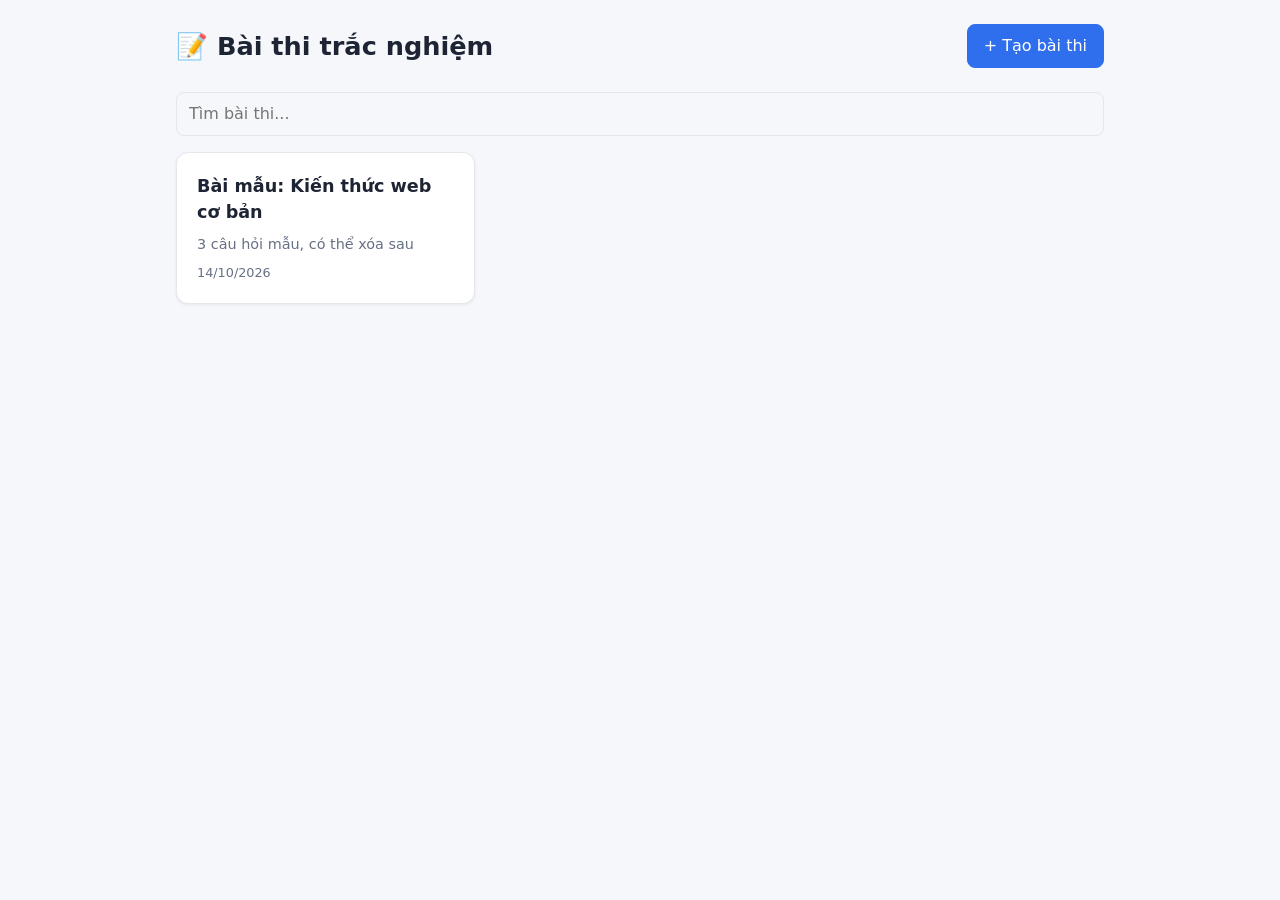
==== index.html @ 3f52add7 "Initial quiz site Co-Authored-By: Claude Opus 5.5 <noreply@anthropic.com>" ====
<!doctype html>
<html lang="vi">
<head>
  <meta charset="utf-8">
  <meta name="viewport" content="width=device-width, initial-scale=1">
  <title>Bài thi trắc nghiệm</title>
  <link rel="stylesheet" href="style.css">
</head>
<body>
  <div class="container">
    <header class="top">
      <h1>📝 Bài thi trắc nghiệm</h1>
      <a class="btn primary" href="create.html">+ Tạo bài thi</a>
    </header>

    <input id="search" class="search" type="text" placeholder="Tìm bài thi...">
    <div id="list" class="grid"></div>
    <div id="empty" class="empty" hidden>Chưa có bài thi nào. Bấm “Tạo bài thi” để thêm.</div>
  </div>

  <script>
    const listEl = document.getElementById('list');
    const emptyEl = document.getElementById('empty');
    const searchEl = document.getElementById('search');
    let exams = [];

    function escapeHtml(s) {
      return String(s ?? '').replace(/[&<>"']/g, c => ({ '&': '&amp;', '<': '&lt;', '>': '&gt;', '"': '&quot;', "'": '&#39;' }[c]));
    }

    function render() {
      const q = searchEl.value.trim().toLowerCase();
      const items = exams.filter(e => !q || (e.title + ' ' + (e.description || '')).toLowerCase().includes(q));
      emptyEl.hidden = items.length > 0;
      emptyEl.textContent = exams.length ? 'Không tìm thấy bài thi phù hợp.' : 'Chưa có bài thi nào. Bấm “Tạo bài thi” để thêm.';
      listEl.innerHTML = items.map(e => `
        <a class="card exam-card" href="exams/${encodeURIComponent(e.slug)}.html">
          <h3>${escapeHtml(e.title)}</h3>
          ${e.description ? `<p>${escapeHtml(e.description)}</p>` : ''}
          <div class="meta">${e.createdAt ? new Date(e.createdAt).toLocaleDateString('vi-VN') : ''}</div>
        </a>`).join('');
    }

    fetch('exams.json?t=' + Date.now())
      .then(r => r.ok ? r.json() : [])
      .catch(() => [])
      .then(data => {
        exams = (Array.isArray(data) ? data : []).sort((a, b) => (b.createdAt || '').localeCompare(a.createdAt || ''));
        render();
      });

    searchEl.addEventListener('input', render);
  </script>
</body>
</html>
---- style.css ----
:root {
  --bg: #f6f7fb;
  --card: #ffffff;
  --text: #1d2433;
  --muted: #667085;
  --border: #e4e7ec;
  --primary: #2f6fed;
  --primary-hover: #1f5ad1;
  --danger: #d92d20;
  --success: #12b76a;
  --shadow: 0 1px 3px rgba(16, 24, 40, .08);
}
@media (prefers-color-scheme: dark) {
  :root {
    --bg: #12151c;
    --card: #1b2029;
    --text: #e6e9ef;
    --muted: #98a2b3;
    --border: #2c3340;
    --primary: #5b8cff;
    --primary-hover: #7aa2ff;
    --shadow: none;
  }
}

* { box-sizing: border-box; }
body {
  margin: 0;
  font-family: system-ui, -apple-system, "Segoe UI", Roboto, sans-serif;
  background: var(--bg);
  color: var(--text);
  line-height: 1.5;
}
a { color: var(--primary); }

.container { max-width: 960px; margin: 0 auto; padding: 24px 16px 48px; }

header.top {
  display: flex; align-items: center; justify-content: space-between;
  gap: 12px; flex-wrap: wrap; margin-bottom: 24px;
}
header.top h1 { margin: 0; font-size: 1.6rem; }

.btn {
  display: inline-flex; align-items: center; gap: 6px;
  padding: 9px 16px; border-radius: 8px; border: 1px solid var(--border);
  background: var(--card); color: var(--text); font: inherit; font-weight: 500;
  cursor: pointer; text-decoration: none;
}
.btn:hover { border-color: var(--primary); }
.btn.primary { background: var(--primary); border-color: var(--primary); color: #fff; }
.btn.primary:hover { background: var(--primary-hover); }
.btn.danger { color: var(--danger); }
.btn.danger:hover { border-color: var(--danger); }
.btn.small { padding: 5px 10px; font-size: .875rem; }
.btn:disabled { opacity: .55; cursor: not-allowed; }

.card {
  background: var(--card); border: 1px solid var(--border);
  border-radius: 12px; padding: 20px; box-shadow: var(--shadow);
}
.stack > * + * { margin-top: 16px; }

.search {
  width: 100%; padding: 10px 14px; border-radius: 8px;
  border: 1px solid var(--border); background: var(--card); color: var(--text);
  font: inherit; margin-bottom: 16px;
}

.grid { display: grid; grid-template-columns: repeat(auto-fill, minmax(260px, 1fr)); gap: 16px; }
.exam-card { display: flex; flex-direction: column; gap: 8px; text-decoration: none; color: inherit; }
.exam-card:hover { border-color: var(--primary); }
.exam-card h3 { margin: 0; font-size: 1.1rem; }
.exam-card p { margin: 0; color: var(--muted); font-size: .9rem; }
.exam-card .meta { margin-top: auto; font-size: .8rem; color: var(--muted); }

.empty { text-align: center; color: var(--muted); padding: 48px 16px; }

label { display: block; font-weight: 500; margin-bottom: 6px; }
.hint { font-size: .85rem; color: var(--muted); margin-top: 4px; }
input[type=text], input[type=password], textarea {
  width: 100%; padding: 9px 12px; border-radius: 8px;
  border: 1px solid var(--border); background: var(--bg); color: var(--text); font: inherit;
}
textarea { font-family: ui-monospace, Consolas, monospace; font-size: .85rem; min-height: 260px; resize: vertical; }
.row { display: grid; grid-template-columns: repeat(auto-fit, minmax(200px, 1fr)); gap: 12px; }
.actions { display: flex; gap: 8px; flex-wrap: wrap; }

details summary { cursor: pointer; font-weight: 600; }
details[open] summary { margin-bottom: 12px; }

.preview { width: 100%; height: 520px; border: 1px solid var(--border); border-radius: 8px; background: #fff; }

.status { padding: 10px 14px; border-radius: 8px; font-size: .9rem; display: none; }
.status.show { display: block; }
.status.info { background: rgba(47, 111, 237, .12); }
.status.ok { background: rgba(18, 183, 106, .14); }
.status.err { background: rgba(217, 45, 32, .14); }

.manage-item {
  display: flex; align-items: center; justify-content: space-between; gap: 12px;
  padding: 10px 0; border-bottom: 1px solid var(--border);
}
.manage-item:last-child { border-bottom: 0; }
.manage-item .name { font-weight: 500; }
.manage-item .slug { font-size: .8rem; color: var(--muted); }
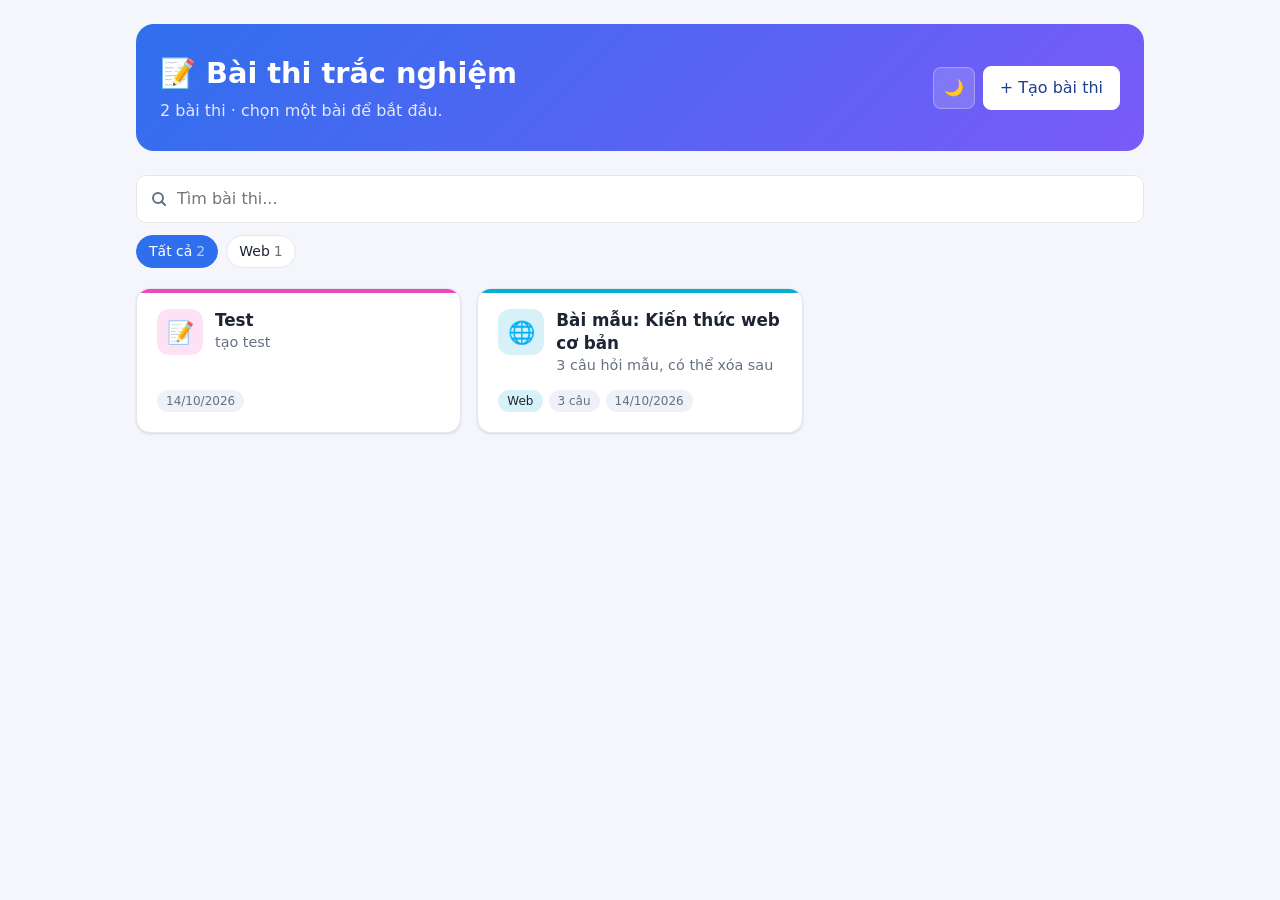
==== commit 518485c9: "Redesign UI: isolated play page, topics, theme toggle, prompt builder - play.html runs each exam in " ====
--- a/index.html
+++ b/index.html
@@ -4,52 +4,118 @@
   <meta charset="utf-8">
   <meta name="viewport" content="width=device-width, initial-scale=1">
   <title>Bài thi trắc nghiệm</title>
+  <meta name="description" content="Kho bài thi trắc nghiệm trực tuyến — chọn bài và làm ngay, không cần đăng nhập.">
+  <meta property="og:type" content="website">
+  <meta property="og:title" content="📝 Bài thi trắc nghiệm">
+  <meta property="og:description" content="Kho bài thi trắc nghiệm trực tuyến — chọn bài và làm ngay, không cần đăng nhập.">
+  <meta property="og:image" content="https://vuong7720.github.io/quiz-site/og.png">
+  <meta name="twitter:card" content="summary_large_image">
+  <link rel="icon" href="favicon.svg" type="image/svg+xml">
   <link rel="stylesheet" href="style.css">
+  <script src="theme.js"></script>
 </head>
 <body>
   <div class="container">
-    <header class="top">
-      <h1>📝 Bài thi trắc nghiệm</h1>
-      <a class="btn primary" href="create.html">+ Tạo bài thi</a>
-    </header>
+    <section class="hero">
+      <div>
+        <h1>📝 Bài thi trắc nghiệm</h1>
+        <p id="summary">Chọn một bài thi để bắt đầu.</p>
+      </div>
+      <div class="actions">
+        <button class="btn ghost icon" data-theme-toggle></button>
+        <a class="btn white" href="create.html">+ Tạo bài thi</a>
+      </div>
+    </section>
 
-    <input id="search" class="search" type="text" placeholder="Tìm bài thi...">
+    <div class="toolbar">
+      <input id="search" class="search" type="search" placeholder="Tìm bài thi...">
+      <div id="chips" class="chips"></div>
+    </div>
+
     <div id="list" class="grid"></div>
-    <div id="empty" class="empty" hidden>Chưa có bài thi nào. Bấm “Tạo bài thi” để thêm.</div>
+    <div id="empty" class="empty" hidden></div>
   </div>
 
   <script>
+    const ACCENTS = ['#2f6fed', '#7a5af8', '#ee46bc', '#f04438', '#f79009', '#12b76a', '#06aed4', '#6172f3'];
     const listEl = document.getElementById('list');
     const emptyEl = document.getElementById('empty');
     const searchEl = document.getElementById('search');
+    const chipsEl = document.getElementById('chips');
     let exams = [];
+    let activeTopic = '';
 
     function escapeHtml(s) {
       return String(s ?? '').replace(/[&<>"']/g, c => ({ '&': '&amp;', '<': '&lt;', '>': '&gt;', '"': '&quot;', "'": '&#39;' }[c]));
     }
+    function accent(s) {
+      let h = 0;
+      for (const c of s) h = (h * 31 + c.charCodeAt(0)) >>> 0;
+      return ACCENTS[h % ACCENTS.length];
+    }
+
+    function renderChips() {
+      const counts = {};
+      exams.forEach(e => { if (e.topic) counts[e.topic] = (counts[e.topic] || 0) + 1; });
+      const topics = Object.keys(counts).sort((a, b) => a.localeCompare(b, 'vi'));
+      chipsEl.hidden = topics.length === 0;
+      chipsEl.innerHTML = [['', 'Tất cả', exams.length], ...topics.map(t => [t, t, counts[t]])]
+        .map(([value, label, n]) => `<button class="chip${value === activeTopic ? ' active' : ''}" data-topic="${escapeHtml(value)}">${escapeHtml(label)}<span class="count">${n}</span></button>`)
+        .join('');
+    }
 
     function render() {
       const q = searchEl.value.trim().toLowerCase();
-      const items = exams.filter(e => !q || (e.title + ' ' + (e.description || '')).toLowerCase().includes(q));
+      const items = exams.filter(e =>
+        (!activeTopic || e.topic === activeTopic) &&
+        (!q || [e.title, e.description, e.topic].join(' ').toLowerCase().includes(q)));
+
       emptyEl.hidden = items.length > 0;
-      emptyEl.textContent = exams.length ? 'Không tìm thấy bài thi phù hợp.' : 'Chưa có bài thi nào. Bấm “Tạo bài thi” để thêm.';
-      listEl.innerHTML = items.map(e => `
-        <a class="card exam-card" href="exams/${encodeURIComponent(e.slug)}.html">
-          <h3>${escapeHtml(e.title)}</h3>
-          ${e.description ? `<p>${escapeHtml(e.description)}</p>` : ''}
-          <div class="meta">${e.createdAt ? new Date(e.createdAt).toLocaleDateString('vi-VN') : ''}</div>
-        </a>`).join('');
+      emptyEl.innerHTML = exams.length
+        ? '<span class="big">🔍</span>Không tìm thấy bài thi phù hợp.'
+        : '<span class="big">📭</span>Chưa có bài thi nào. Bấm “Tạo bài thi” để thêm.';
+
+      listEl.innerHTML = items.map(e => {
+        const badges = [
+          e.topic && `<span class="badge topic">${escapeHtml(e.topic)}</span>`,
+          e.questions && `<span class="badge">${escapeHtml(e.questions)} câu</span>`,
+          e.minutes && `<span class="badge">⏱ ${escapeHtml(e.minutes)} phút</span>`,
+          e.createdAt && `<span class="badge">${new Date(e.createdAt).toLocaleDateString('vi-VN')}</span>`,
+        ].filter(Boolean).join('');
+        return `
+          <a class="card exam-card" style="--accent:${accent(e.slug)}" href="play.html?e=${encodeURIComponent(e.slug)}">
+            <div class="exam-head">
+              <div class="exam-icon">${escapeHtml(e.icon || '📝')}</div>
+              <div>
+                <h3>${escapeHtml(e.title)}</h3>
+                ${e.description ? `<p>${escapeHtml(e.description)}</p>` : ''}
+              </div>
+            </div>
+            <div class="badges">${badges}</div>
+          </a>`;
+      }).join('');
     }
+
+    chipsEl.addEventListener('click', ev => {
+      const chip = ev.target.closest('.chip');
+      if (!chip) return;
+      activeTopic = chip.dataset.topic;
+      renderChips();
+      render();
+    });
+    searchEl.addEventListener('input', render);
 
     fetch('exams.json?t=' + Date.now())
       .then(r => r.ok ? r.json() : [])
       .catch(() => [])
       .then(data => {
         exams = (Array.isArray(data) ? data : []).sort((a, b) => (b.createdAt || '').localeCompare(a.createdAt || ''));
+        document.getElementById('summary').textContent = exams.length
+          ? `${exams.length} bài thi · chọn một bài để bắt đầu.`
+          : 'Chưa có bài thi nào.';
+        renderChips();
         render();
       });
-
-    searchEl.addEventListener('input', render);
   </script>
 </body>
 </html>
--- a/style.css
+++ b/style.css
@@ -1,26 +1,48 @@
 :root {
-  --bg: #f6f7fb;
+  --bg: #f4f6fb;
   --card: #ffffff;
   --text: #1d2433;
   --muted: #667085;
   --border: #e4e7ec;
+  --chip: #eef1f7;
   --primary: #2f6fed;
   --primary-hover: #1f5ad1;
   --danger: #d92d20;
   --success: #12b76a;
-  --shadow: 0 1px 3px rgba(16, 24, 40, .08);
+  --shadow: 0 1px 2px rgba(16, 24, 40, .05), 0 1px 3px rgba(16, 24, 40, .08);
+  --shadow-hover: 0 8px 24px rgba(16, 24, 40, .12);
+  --hero: linear-gradient(135deg, #2f6fed 0%, #7a5af8 100%);
+  color-scheme: light;
 }
 @media (prefers-color-scheme: dark) {
-  :root {
-    --bg: #12151c;
-    --card: #1b2029;
+  :root:not([data-theme="light"]) {
+    --bg: #11141b;
+    --card: #1a1f29;
     --text: #e6e9ef;
     --muted: #98a2b3;
     --border: #2c3340;
+    --chip: #252b37;
     --primary: #5b8cff;
     --primary-hover: #7aa2ff;
     --shadow: none;
+    --shadow-hover: 0 8px 24px rgba(0, 0, 0, .4);
+    --hero: linear-gradient(135deg, #1f3f8f 0%, #4a2f9c 100%);
+    color-scheme: dark;
   }
+}
+:root[data-theme="dark"] {
+  --bg: #11141b;
+  --card: #1a1f29;
+  --text: #e6e9ef;
+  --muted: #98a2b3;
+  --border: #2c3340;
+  --chip: #252b37;
+  --primary: #5b8cff;
+  --primary-hover: #7aa2ff;
+  --shadow: none;
+  --shadow-hover: 0 8px 24px rgba(0, 0, 0, .4);
+  --hero: linear-gradient(135deg, #1f3f8f 0%, #4a2f9c 100%);
+  color-scheme: dark;
 }
 
 * { box-sizing: border-box; }
@@ -33,7 +55,7 @@
 }
 a { color: var(--primary); }
 
-.container { max-width: 960px; margin: 0 auto; padding: 24px 16px 48px; }
+.container { max-width: 1040px; margin: 0 auto; padding: 24px 16px 48px; }
 
 header.top {
   display: flex; align-items: center; justify-content: space-between;
@@ -41,11 +63,13 @@
 }
 header.top h1 { margin: 0; font-size: 1.6rem; }
 
+/* ---------- Nút ---------- */
 .btn {
-  display: inline-flex; align-items: center; gap: 6px;
+  display: inline-flex; align-items: center; justify-content: center; gap: 6px;
   padding: 9px 16px; border-radius: 8px; border: 1px solid var(--border);
   background: var(--card); color: var(--text); font: inherit; font-weight: 500;
-  cursor: pointer; text-decoration: none;
+  cursor: pointer; text-decoration: none; white-space: nowrap;
+  transition: border-color .15s, background .15s;
 }
 .btn:hover { border-color: var(--primary); }
 .btn.primary { background: var(--primary); border-color: var(--primary); color: #fff; }
@@ -53,54 +77,132 @@
 .btn.danger { color: var(--danger); }
 .btn.danger:hover { border-color: var(--danger); }
 .btn.small { padding: 5px 10px; font-size: .875rem; }
+.btn.icon { padding: 8px 10px; min-width: 40px; }
+.btn.small.icon { padding: 5px 8px; min-width: 34px; }
 .btn:disabled { opacity: .55; cursor: not-allowed; }
+.btn.ghost { background: rgba(255, 255, 255, .16); border-color: rgba(255, 255, 255, .28); color: #fff; }
+.btn.ghost:hover { background: rgba(255, 255, 255, .26); border-color: rgba(255, 255, 255, .5); }
+.btn.white { background: #fff; border-color: #fff; color: #1f3f8f; }
+.btn.white:hover { background: #eef2ff; }
 
 .card {
   background: var(--card); border: 1px solid var(--border);
-  border-radius: 12px; padding: 20px; box-shadow: var(--shadow);
+  border-radius: 14px; padding: 20px; box-shadow: var(--shadow);
 }
 .stack > * + * { margin-top: 16px; }
 
+/* ---------- Trang chủ ---------- */
+.hero {
+  background: var(--hero); color: #fff; border-radius: 18px;
+  padding: 28px 24px; margin-bottom: 24px;
+  display: flex; align-items: center; justify-content: space-between; gap: 16px; flex-wrap: wrap;
+}
+.hero h1 { margin: 0 0 4px; font-size: 1.8rem; }
+.hero p { margin: 0; opacity: .85; }
+.hero .actions { align-items: center; }
+
+.toolbar { display: flex; flex-direction: column; gap: 12px; margin-bottom: 20px; }
 .search {
-  width: 100%; padding: 10px 14px; border-radius: 8px;
-  border: 1px solid var(--border); background: var(--card); color: var(--text);
-  font: inherit; margin-bottom: 16px;
-}
-
-.grid { display: grid; grid-template-columns: repeat(auto-fill, minmax(260px, 1fr)); gap: 16px; }
-.exam-card { display: flex; flex-direction: column; gap: 8px; text-decoration: none; color: inherit; }
-.exam-card:hover { border-color: var(--primary); }
-.exam-card h3 { margin: 0; font-size: 1.1rem; }
+  width: 100%; padding: 11px 14px 11px 40px; border-radius: 10px;
+  border: 1px solid var(--border); background: var(--card) no-repeat 14px center; color: var(--text);
+  background-image: url("data:image/svg+xml,%3Csvg xmlns='http://www.w3.org/2000/svg' width='16' height='16' fill='none' stroke='%23667085' stroke-width='2' stroke-linecap='round'%3E%3Ccircle cx='7' cy='7' r='5'/%3E%3Cpath d='m14 14-3.5-3.5'/%3E%3C/svg%3E");
+  font: inherit;
+}
+.search:focus, input:focus, textarea:focus, select:focus { outline: 2px solid var(--primary); outline-offset: -1px; }
+
+.chips { display: flex; gap: 8px; flex-wrap: wrap; }
+.chip {
+  padding: 5px 12px; border-radius: 999px; border: 1px solid var(--border);
+  background: var(--card); color: var(--text); font: inherit; font-size: .875rem; cursor: pointer;
+}
+.chip:hover { border-color: var(--primary); }
+.chip.active { background: var(--primary); border-color: var(--primary); color: #fff; }
+.chip .count { opacity: .65; margin-left: 4px; }
+
+.grid { display: grid; grid-template-columns: repeat(auto-fill, minmax(270px, 1fr)); gap: 16px; }
+.exam-card {
+  --accent: var(--primary);
+  position: relative; overflow: hidden;
+  display: flex; flex-direction: column; gap: 10px;
+  text-decoration: none; color: inherit;
+  transition: transform .15s, box-shadow .15s, border-color .15s;
+}
+.exam-card::before { content: ""; position: absolute; inset: 0 0 auto 0; height: 4px; background: var(--accent); }
+.exam-card:hover { transform: translateY(-2px); box-shadow: var(--shadow-hover); border-color: var(--accent); }
+.exam-head { display: flex; gap: 12px; align-items: flex-start; }
+.exam-icon {
+  flex: none; width: 46px; height: 46px; border-radius: 12px;
+  display: grid; place-items: center; font-size: 22px;
+  background: color-mix(in srgb, var(--accent) 16%, transparent);
+}
+.exam-card h3 { margin: 0; font-size: 1.05rem; line-height: 1.35; }
 .exam-card p { margin: 0; color: var(--muted); font-size: .9rem; }
-.exam-card .meta { margin-top: auto; font-size: .8rem; color: var(--muted); }
+.badges { display: flex; gap: 6px; flex-wrap: wrap; margin-top: auto; padding-top: 4px; }
+.badge { font-size: .75rem; padding: 2px 9px; border-radius: 999px; background: var(--chip); color: var(--muted); }
+.badge.topic { background: color-mix(in srgb, var(--accent) 16%, transparent); color: var(--text); }
 
 .empty { text-align: center; color: var(--muted); padding: 48px 16px; }
-
+.empty .big { font-size: 2.5rem; display: block; margin-bottom: 8px; }
+
+/* ---------- Form ---------- */
 label { display: block; font-weight: 500; margin-bottom: 6px; }
+label.inline { display: flex; align-items: center; gap: 8px; font-weight: 400; }
 .hint { font-size: .85rem; color: var(--muted); margin-top: 4px; }
-input[type=text], input[type=password], textarea {
+input[type=text], input[type=password], input[type=number], textarea, select {
   width: 100%; padding: 9px 12px; border-radius: 8px;
   border: 1px solid var(--border); background: var(--bg); color: var(--text); font: inherit;
 }
 textarea { font-family: ui-monospace, Consolas, monospace; font-size: .85rem; min-height: 260px; resize: vertical; }
-.row { display: grid; grid-template-columns: repeat(auto-fit, minmax(200px, 1fr)); gap: 12px; }
+.row { display: grid; grid-template-columns: repeat(auto-fit, minmax(180px, 1fr)); gap: 12px; }
 .actions { display: flex; gap: 8px; flex-wrap: wrap; }
+.row > * { min-width: 0; }
+@media (min-width: 601px) { .span-2 { grid-column: span 2; } }
 
 details summary { cursor: pointer; font-weight: 600; }
-details[open] summary { margin-bottom: 12px; }
-
-.preview { width: 100%; height: 520px; border: 1px solid var(--border); border-radius: 8px; background: #fff; }
+details[open] summary { margin-bottom: 14px; }
+
+.dropzone { position: relative; }
+.dropzone.drag textarea { border: 2px dashed var(--primary); background: color-mix(in srgb, var(--primary) 8%, var(--bg)); }
+.dropzone .drop-label {
+  position: absolute; inset: 0; display: none; place-items: center; pointer-events: none;
+  font-weight: 600; color: var(--primary);
+}
+.dropzone.drag .drop-label { display: grid; }
+
+.preview { width: 100%; height: 560px; border: 1px solid var(--border); border-radius: 8px; background: #fff; }
 
 .status { padding: 10px 14px; border-radius: 8px; font-size: .9rem; display: none; }
 .status.show { display: block; }
-.status.info { background: rgba(47, 111, 237, .12); }
-.status.ok { background: rgba(18, 183, 106, .14); }
-.status.err { background: rgba(217, 45, 32, .14); }
+.status.info { background: color-mix(in srgb, var(--primary) 14%, transparent); }
+.status.ok { background: color-mix(in srgb, var(--success) 16%, transparent); }
+.status.err { background: color-mix(in srgb, var(--danger) 16%, transparent); }
 
 .manage-item {
-  display: flex; align-items: center; justify-content: space-between; gap: 12px;
+  display: flex; align-items: center; justify-content: space-between; gap: 12px; flex-wrap: wrap;
   padding: 10px 0; border-bottom: 1px solid var(--border);
 }
 .manage-item:last-child { border-bottom: 0; }
 .manage-item .name { font-weight: 500; }
 .manage-item .slug { font-size: .8rem; color: var(--muted); }
+
+/* ---------- Trang làm bài ---------- */
+body.play { height: 100vh; height: 100dvh; display: flex; flex-direction: column; overflow: hidden; }
+.playbar {
+  flex: none; display: flex; align-items: center; gap: 10px;
+  padding: 8px 12px; background: var(--card); border-bottom: 1px solid var(--border);
+}
+.playbar .play-title { flex: 1; min-width: 0; font-weight: 600; white-space: nowrap; overflow: hidden; text-overflow: ellipsis; }
+.playbar .actions { flex-wrap: nowrap; }
+.play-frame { flex: 1; width: 100%; border: 0; background: #fff; }
+.toast {
+  position: fixed; left: 50%; bottom: 24px; transform: translateX(-50%) translateY(20px);
+  background: #1d2433; color: #fff; padding: 10px 16px; border-radius: 8px; font-size: .9rem;
+  opacity: 0; transition: opacity .2s, transform .2s; pointer-events: none; z-index: 10;
+}
+.toast.show { opacity: 1; transform: translateX(-50%) translateY(0); }
+
+@media (max-width: 600px) {
+  .hero { padding: 22px 18px; }
+  .hero h1 { font-size: 1.45rem; }
+  .playbar .lbl { display: none; }
+}
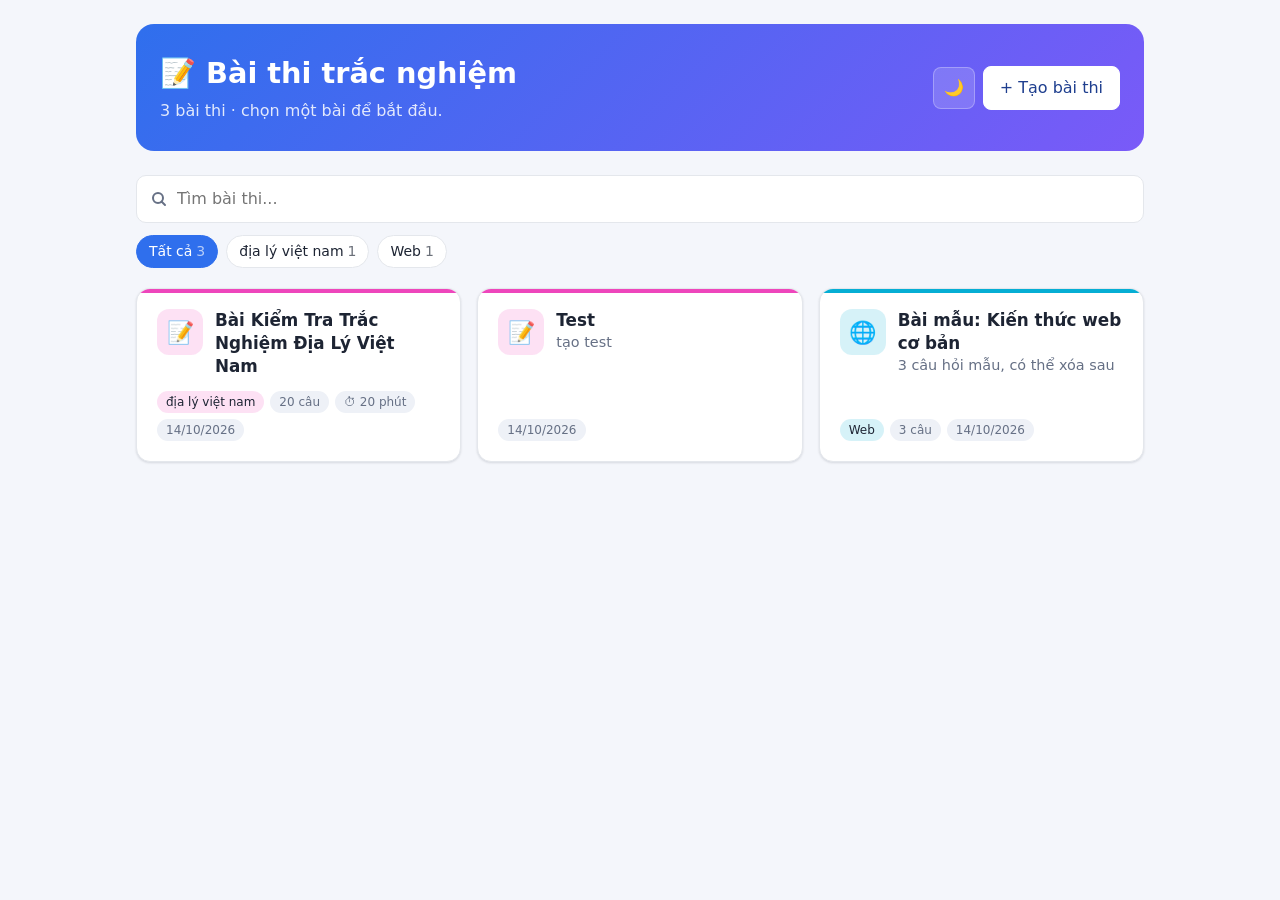
==== commit b7db6f21: "Add per-exam password protection (AES-GCM, client-side) - Exams with a password are stored encrypted" ====
--- a/index.html
+++ b/index.html
@@ -80,6 +80,7 @@
           e.topic && `<span class="badge topic">${escapeHtml(e.topic)}</span>`,
           e.questions && `<span class="badge">${escapeHtml(e.questions)} câu</span>`,
           e.minutes && `<span class="badge">⏱ ${escapeHtml(e.minutes)} phút</span>`,
+          e.locked && `<span class="badge">🔒 Có mật khẩu</span>`,
           e.createdAt && `<span class="badge">${new Date(e.createdAt).toLocaleDateString('vi-VN')}</span>`,
         ].filter(Boolean).join('');
         return `
--- a/style.css
+++ b/style.css
@@ -46,6 +46,7 @@
 }
 
 * { box-sizing: border-box; }
+[hidden] { display: none !important; }
 body {
   margin: 0;
   font-family: system-ui, -apple-system, "Segoe UI", Roboto, sans-serif;
@@ -194,6 +195,18 @@
 .playbar .play-title { flex: 1; min-width: 0; font-weight: 600; white-space: nowrap; overflow: hidden; text-overflow: ellipsis; }
 .playbar .actions { flex-wrap: nowrap; }
 .play-frame { flex: 1; width: 100%; border: 0; background: #fff; }
+.lock-wrap { flex: 1; display: grid; place-items: center; padding: 24px 16px; overflow: auto; }
+.lock-card { width: 100%; max-width: 380px; text-align: center; display: flex; flex-direction: column; gap: 12px; padding: 32px 24px; }
+.lock-card h2 { margin: 0; font-size: 1.25rem; }
+.lock-card .hint { margin: 0; }
+.lock-icon {
+  width: 64px; height: 64px; margin: 0 auto; border-radius: 50%; display: grid; place-items: center; font-size: 30px;
+  background: color-mix(in srgb, var(--primary) 14%, transparent);
+}
+.lock-card input { text-align: center; font-size: 1.05rem; padding: 12px; }
+.lock-card .btn { padding: 12px; font-size: 1rem; }
+.lock-error { color: var(--danger); font-size: .9rem; }
+
 .toast {
   position: fixed; left: 50%; bottom: 24px; transform: translateX(-50%) translateY(20px);
   background: #1d2433; color: #fff; padding: 10px 16px; border-radius: 8px; font-size: .9rem;
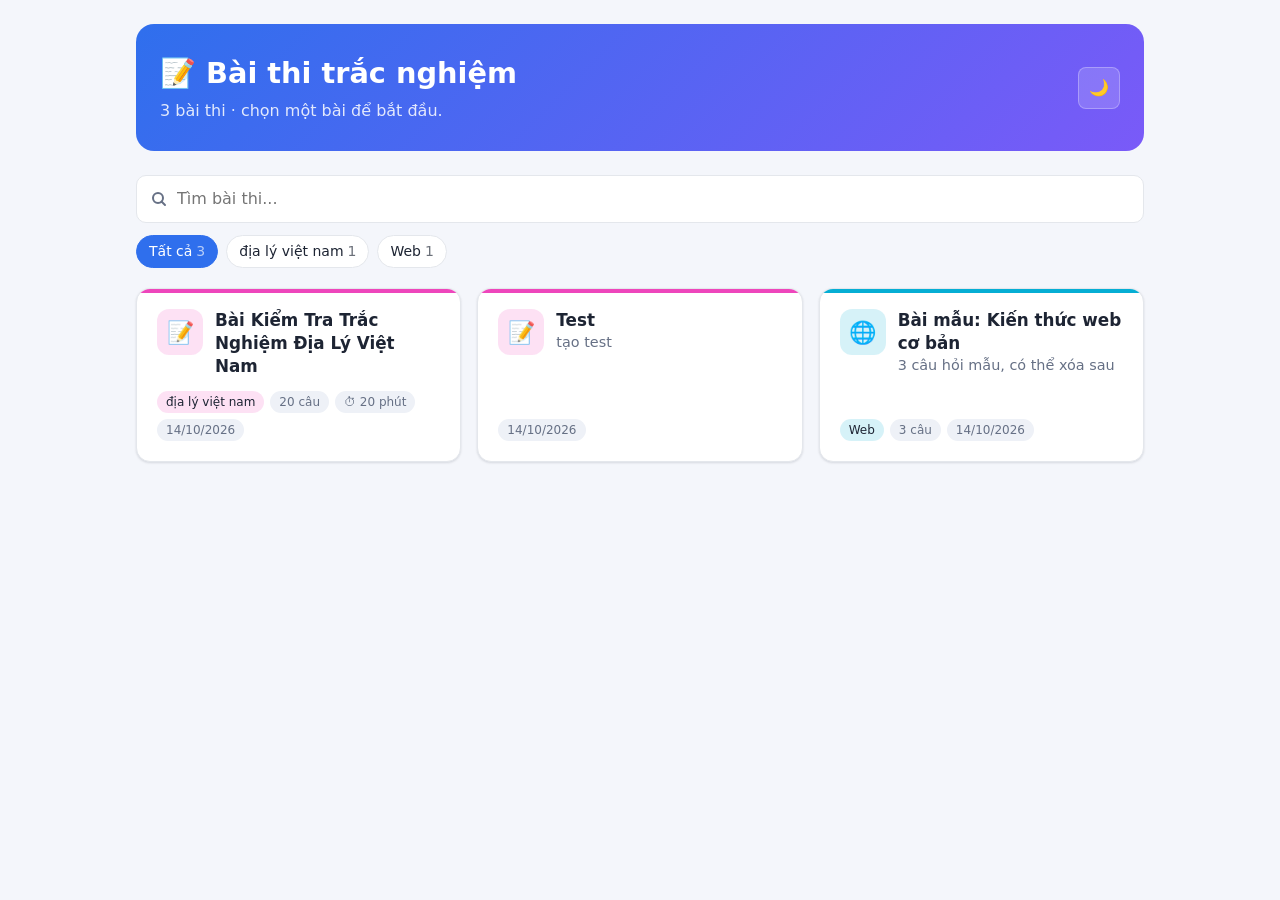
==== commit 028af64a: "Show 'Create exam' button only on the owner's browser Co-Authored-By: Claude Opus 5.5 <noreply@anthr" ====
--- a/index.html
+++ b/index.html
@@ -23,7 +23,7 @@
       </div>
       <div class="actions">
         <button class="btn ghost icon" data-theme-toggle></button>
-        <a class="btn white" href="create.html">+ Tạo bài thi</a>
+        <a class="btn white" id="createBtn" href="create.html" hidden>+ Tạo bài thi</a>
       </div>
     </section>
 
@@ -44,6 +44,13 @@
     const chipsEl = document.getElementById('chips');
     let exams = [];
     let activeTopic = '';
+
+    // Nút "Tạo bài thi" chỉ hiện trên máy đã lưu token (máy của chủ trang)
+    try {
+      if (localStorage.getItem('quiz.owner') || localStorage.getItem('quiz.token') || sessionStorage.getItem('quiz.token')) {
+        document.getElementById('createBtn').hidden = false;
+      }
+    } catch {}
 
     function escapeHtml(s) {
       return String(s ?? '').replace(/[&<>"']/g, c => ({ '&': '&amp;', '<': '&lt;', '>': '&gt;', '"': '&quot;', "'": '&#39;' }[c]));
@@ -73,7 +80,7 @@
       emptyEl.hidden = items.length > 0;
       emptyEl.innerHTML = exams.length
         ? '<span class="big">🔍</span>Không tìm thấy bài thi phù hợp.'
-        : '<span class="big">📭</span>Chưa có bài thi nào. Bấm “Tạo bài thi” để thêm.';
+        : '<span class="big">📭</span>Chưa có bài thi nào.';
 
       listEl.innerHTML = items.map(e => {
         const badges = [
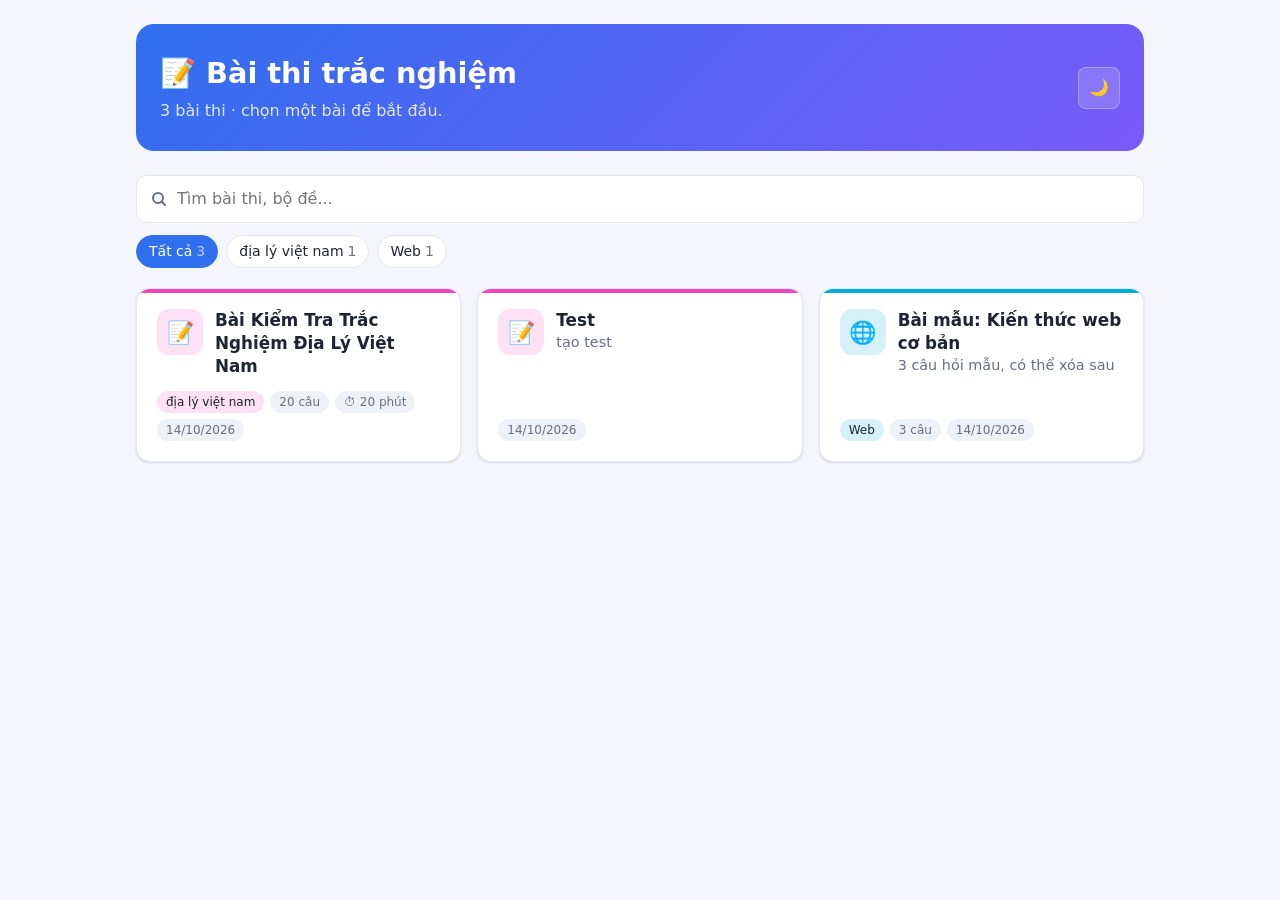
==== commit 84917784: "Add exam series (bộ đề) and question-bank prompt option - Exams can belong to a series with an order" ====
--- a/index.html
+++ b/index.html
@@ -13,6 +13,7 @@
   <link rel="icon" href="favicon.svg" type="image/svg+xml">
   <link rel="stylesheet" href="style.css">
   <script src="theme.js"></script>
+  <script src="common.js"></script>
 </head>
 <body>
   <div class="container">
@@ -28,7 +29,7 @@
     </section>
 
     <div class="toolbar">
-      <input id="search" class="search" type="search" placeholder="Tìm bài thi...">
+      <input id="search" class="search" type="search" placeholder="Tìm bài thi, bộ đề...">
       <div id="chips" class="chips"></div>
     </div>
 
@@ -37,7 +38,7 @@
   </div>
 
   <script>
-    const ACCENTS = ['#2f6fed', '#7a5af8', '#ee46bc', '#f04438', '#f79009', '#12b76a', '#06aed4', '#6172f3'];
+    const { escapeHtml, accent, slugify } = QuizUtil;
     const listEl = document.getElementById('list');
     const emptyEl = document.getElementById('empty');
     const searchEl = document.getElementById('search');
@@ -52,14 +53,7 @@
       }
     } catch {}
 
-    function escapeHtml(s) {
-      return String(s ?? '').replace(/[&<>"']/g, c => ({ '&': '&amp;', '<': '&lt;', '>': '&gt;', '"': '&quot;', "'": '&#39;' }[c]));
-    }
-    function accent(s) {
-      let h = 0;
-      for (const c of s) h = (h * 31 + c.charCodeAt(0)) >>> 0;
-      return ACCENTS[h % ACCENTS.length];
-    }
+    const dateOf = e => e.createdAt ? new Date(e.createdAt).toLocaleDateString('vi-VN') : '';
 
     function renderChips() {
       const counts = {};
@@ -71,37 +65,72 @@
         .join('');
     }
 
+    function examCard(e) {
+      const badges = [
+        e.topic && `<span class="badge topic">${escapeHtml(e.topic)}</span>`,
+        e.questions && `<span class="badge">${escapeHtml(e.questions)} câu</span>`,
+        e.minutes && `<span class="badge">⏱ ${escapeHtml(e.minutes)} phút</span>`,
+        e.locked && `<span class="badge">🔒 Có mật khẩu</span>`,
+        e.createdAt && `<span class="badge">${dateOf(e)}</span>`,
+      ].filter(Boolean).join('');
+      return `
+        <a class="card exam-card" style="--accent:${accent(e.slug)}" href="play.html?e=${encodeURIComponent(e.slug)}">
+          <div class="exam-head">
+            <div class="exam-icon">${escapeHtml(e.icon || '📝')}</div>
+            <div>
+              <h3>${escapeHtml(e.title)}</h3>
+              ${e.description ? `<p>${escapeHtml(e.description)}</p>` : ''}
+            </div>
+          </div>
+          <div class="badges">${badges}</div>
+        </a>`;
+    }
+
+    function seriesCard(name, items) {
+      const sorted = [...items].sort(QuizUtil.compareInSeries);
+      const topics = [...new Set(items.map(e => e.topic).filter(Boolean))];
+      const latest = items.reduce((a, b) => ((b.createdAt || '') > (a.createdAt || '') ? b : a));
+      const preview = sorted.slice(0, 3).map(e => escapeHtml(e.title)).join(' · ') + (sorted.length > 3 ? ' …' : '');
+      const badges = [
+        `<span class="badge topic">📚 ${items.length} đề</span>`,
+        ...topics.slice(0, 2).map(t => `<span class="badge">${escapeHtml(t)}</span>`),
+        items.some(e => e.locked) && `<span class="badge">🔒</span>`,
+        latest.createdAt && `<span class="badge">Mới: ${dateOf(latest)}</span>`,
+      ].filter(Boolean).join('');
+      return `
+        <a class="card exam-card series-card" style="--accent:${accent(name)}" href="series.html?s=${slugify(name)}">
+          <div class="exam-head">
+            <div class="exam-icon">📚</div>
+            <div>
+              <h3>${escapeHtml(name)}</h3>
+              <p>${preview}</p>
+            </div>
+          </div>
+          <div class="badges">${badges}</div>
+        </a>`;
+    }
+
     function render() {
       const q = searchEl.value.trim().toLowerCase();
-      const items = exams.filter(e =>
+      const matched = exams.filter(e =>
         (!activeTopic || e.topic === activeTopic) &&
-        (!q || [e.title, e.description, e.topic].join(' ').toLowerCase().includes(q)));
+        (!q || [e.title, e.description, e.topic, e.series].join(' ').toLowerCase().includes(q)));
 
-      emptyEl.hidden = items.length > 0;
+      // Gom đề cùng bộ thành một thẻ, giữ thứ tự theo đề mới nhất
+      const cards = [];
+      const seen = new Set();
+      matched.forEach(e => {
+        if (!e.series) return cards.push(examCard(e));
+        if (seen.has(e.series)) return;
+        seen.add(e.series);
+        cards.push(seriesCard(e.series, exams.filter(x => x.series === e.series)));
+      });
+
+      emptyEl.hidden = cards.length > 0;
       emptyEl.innerHTML = exams.length
         ? '<span class="big">🔍</span>Không tìm thấy bài thi phù hợp.'
         : '<span class="big">📭</span>Chưa có bài thi nào.';
-
-      listEl.innerHTML = items.map(e => {
-        const badges = [
-          e.topic && `<span class="badge topic">${escapeHtml(e.topic)}</span>`,
-          e.questions && `<span class="badge">${escapeHtml(e.questions)} câu</span>`,
-          e.minutes && `<span class="badge">⏱ ${escapeHtml(e.minutes)} phút</span>`,
-          e.locked && `<span class="badge">🔒 Có mật khẩu</span>`,
-          e.createdAt && `<span class="badge">${new Date(e.createdAt).toLocaleDateString('vi-VN')}</span>`,
-        ].filter(Boolean).join('');
-        return `
-          <a class="card exam-card" style="--accent:${accent(e.slug)}" href="play.html?e=${encodeURIComponent(e.slug)}">
-            <div class="exam-head">
-              <div class="exam-icon">${escapeHtml(e.icon || '📝')}</div>
-              <div>
-                <h3>${escapeHtml(e.title)}</h3>
-                ${e.description ? `<p>${escapeHtml(e.description)}</p>` : ''}
-              </div>
-            </div>
-            <div class="badges">${badges}</div>
-          </a>`;
-      }).join('');
+      listEl.innerHTML = cards.join('');
     }
 
     chipsEl.addEventListener('click', ev => {
@@ -113,17 +142,15 @@
     });
     searchEl.addEventListener('input', render);
 
-    fetch('exams.json?t=' + Date.now())
-      .then(r => r.ok ? r.json() : [])
-      .catch(() => [])
-      .then(data => {
-        exams = (Array.isArray(data) ? data : []).sort((a, b) => (b.createdAt || '').localeCompare(a.createdAt || ''));
-        document.getElementById('summary').textContent = exams.length
-          ? `${exams.length} bài thi · chọn một bài để bắt đầu.`
-          : 'Chưa có bài thi nào.';
-        renderChips();
-        render();
-      });
+    QuizUtil.loadExams().then(data => {
+      exams = data.sort((a, b) => (b.createdAt || '').localeCompare(a.createdAt || ''));
+      const nSeries = new Set(exams.map(e => e.series).filter(Boolean)).size;
+      document.getElementById('summary').textContent = exams.length
+        ? `${exams.length} bài thi${nSeries ? ` · ${nSeries} bộ đề` : ''} · chọn một bài để bắt đầu.`
+        : 'Chưa có bài thi nào.';
+      renderChips();
+      render();
+    });
   </script>
 </body>
 </html>
--- a/style.css
+++ b/style.css
@@ -130,6 +130,15 @@
 }
 .exam-card::before { content: ""; position: absolute; inset: 0 0 auto 0; height: 4px; background: var(--accent); }
 .exam-card:hover { transform: translateY(-2px); box-shadow: var(--shadow-hover); border-color: var(--accent); }
+/* Thẻ bộ đề: hiệu ứng xấp giấy chồng lên nhau */
+.series-card {
+  overflow: visible; margin-bottom: 10px;
+  box-shadow: 0 5px 0 -1px var(--card), 0 5px 0 0 var(--border), 0 10px 0 -2px var(--card), 0 10px 0 -1px var(--border), var(--shadow);
+}
+.series-card::before { border-radius: 14px 14px 0 0; }
+.series-card:hover {
+  box-shadow: 0 5px 0 -1px var(--card), 0 5px 0 0 var(--accent), 0 10px 0 -2px var(--card), 0 10px 0 -1px var(--accent), var(--shadow-hover);
+}
 .exam-head { display: flex; gap: 12px; align-items: flex-start; }
 .exam-icon {
   flex: none; width: 46px; height: 46px; border-radius: 12px;
@@ -141,6 +150,27 @@
 .badges { display: flex; gap: 6px; flex-wrap: wrap; margin-top: auto; padding-top: 4px; }
 .badge { font-size: .75rem; padding: 2px 9px; border-radius: 999px; background: var(--chip); color: var(--muted); }
 .badge.topic { background: color-mix(in srgb, var(--accent) 16%, transparent); color: var(--text); }
+
+/* ---------- Trang bộ đề ---------- */
+.series-hero { --accent: var(--primary); border-top: 4px solid var(--accent); margin-bottom: 20px; }
+.series-hero .exam-head { align-items: center; }
+.series-hero h1 { margin: 0; font-size: 1.5rem; }
+.series-hero p { margin: 2px 0 0; color: var(--muted); }
+.series-hero .actions { margin-top: 14px; }
+.paper-list { display: grid; grid-template-columns: repeat(auto-fill, minmax(220px, 1fr)); gap: 12px; }
+.paper {
+  --accent: var(--primary);
+  display: flex; align-items: center; gap: 14px; text-decoration: none; color: inherit; padding: 16px;
+  transition: transform .15s, box-shadow .15s, border-color .15s;
+}
+.paper:hover { transform: translateY(-2px); box-shadow: var(--shadow-hover); border-color: var(--accent); }
+.paper-no {
+  flex: none; width: 48px; height: 48px; border-radius: 12px; display: grid; place-items: center;
+  font-weight: 700; font-size: 1.2rem; color: var(--accent);
+  background: color-mix(in srgb, var(--accent) 14%, transparent);
+}
+.paper h3 { margin: 0; font-size: 1rem; line-height: 1.35; }
+.paper .badges { padding-top: 6px; }
 
 .empty { text-align: center; color: var(--muted); padding: 48px 16px; }
 .empty .big { font-size: 2.5rem; display: block; margin-bottom: 8px; }
@@ -184,6 +214,12 @@
 }
 .manage-item:last-child { border-bottom: 0; }
 .manage-item .name { font-weight: 500; }
+.manage-series { border: 1px solid var(--border); border-radius: 10px; padding: 4px 12px; margin: 8px 0; }
+.manage-series-head {
+  display: flex; align-items: center; justify-content: space-between; gap: 8px; flex-wrap: wrap;
+  padding: 8px 0; font-weight: 600; border-bottom: 1px solid var(--border);
+}
+.manage-item.in-series { padding-left: 12px; }
 .manage-item .slug { font-size: .8rem; color: var(--muted); }
 
 /* ---------- Trang làm bài ---------- */
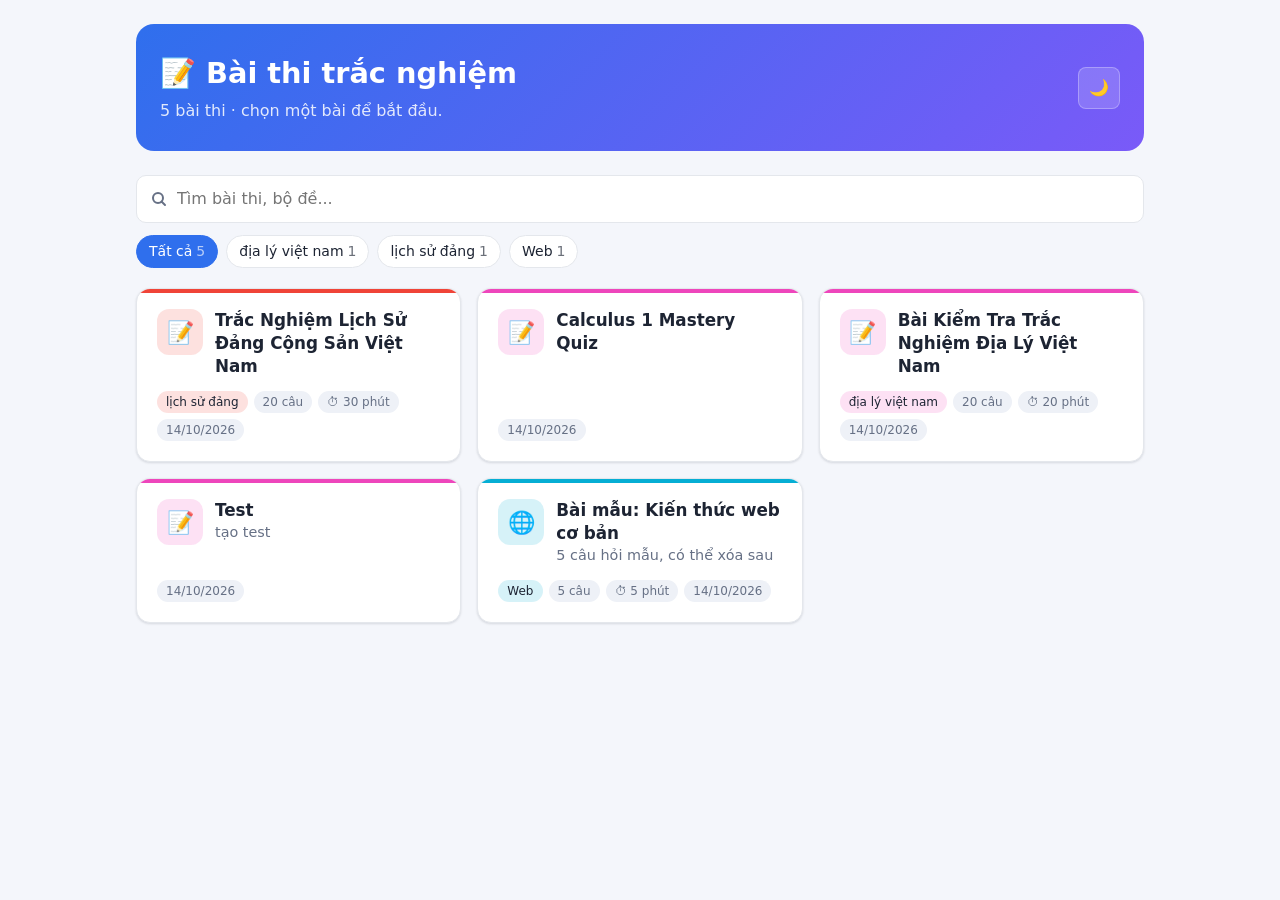
==== commit 5d7a3997: "Phase 2: results history, wrong-answer review, print/PDF, installable app - history.js: per-device a" ====
--- a/index.html
+++ b/index.html
@@ -11,9 +11,13 @@
   <meta property="og:image" content="https://vuong7720.github.io/quiz-site/og.png">
   <meta name="twitter:card" content="summary_large_image">
   <link rel="icon" href="favicon.svg" type="image/svg+xml">
+  <link rel="manifest" href="manifest.webmanifest">
+  <meta name="theme-color" content="#2f6fed">
+  <link rel="apple-touch-icon" href="icons/apple-touch-icon.png">
   <link rel="stylesheet" href="style.css">
   <script src="theme.js"></script>
   <script src="common.js"></script>
+  <script src="history.js"></script>
 </head>
 <body>
   <div class="container">
@@ -24,6 +28,8 @@
       </div>
       <div class="actions">
         <button class="btn ghost icon" data-theme-toggle></button>
+        <button class="btn ghost" id="installBtn" hidden>📲 Cài ứng dụng</button>
+        <a class="btn ghost" id="resultsBtn" href="results.html" hidden>📈 Kết quả của tôi</a>
         <a class="btn white" id="createBtn" href="create.html" hidden>+ Tạo bài thi</a>
       </div>
     </section>
@@ -54,6 +60,16 @@
     } catch {}
 
     const dateOf = e => e.createdAt ? new Date(e.createdAt).toLocaleDateString('vi-VN') : '';
+    const fmtScore = x => Number(x).toLocaleString('vi-VN', { maximumFractionDigits: 1 });
+
+    // Điểm cao nhất của người xem (lưu trên máy họ)
+    const history = Object.fromEntries(QuizHistory.all().map(h => [h.slug, h]));
+    if (Object.keys(history).length) document.getElementById('resultsBtn').hidden = false;
+    function scoreBadge(e) {
+      const h = history[e.slug];
+      if (!h || h.best === null) return '';
+      return `<span class="badge ${h.best >= 5 ? 'score-ok' : 'score-bad'}" title="Điểm cao nhất của bạn · ${h.count} lượt">${h.best >= 5 ? '✅' : '📈'} ${fmtScore(h.best)}đ</span>`;
+    }
 
     function renderChips() {
       const counts = {};
@@ -67,6 +83,7 @@
 
     function examCard(e) {
       const badges = [
+        scoreBadge(e),
         e.topic && `<span class="badge topic">${escapeHtml(e.topic)}</span>`,
         e.questions && `<span class="badge">${escapeHtml(e.questions)} câu</span>`,
         e.minutes && `<span class="badge">⏱ ${escapeHtml(e.minutes)} phút</span>`,
@@ -91,7 +108,9 @@
       const topics = [...new Set(items.map(e => e.topic).filter(Boolean))];
       const latest = items.reduce((a, b) => ((b.createdAt || '') > (a.createdAt || '') ? b : a));
       const preview = sorted.slice(0, 3).map(e => escapeHtml(e.title)).join(' · ') + (sorted.length > 3 ? ' …' : '');
+      const doneCount = items.filter(e => history[e.slug]?.count).length;
       const badges = [
+        doneCount && `<span class="badge score-ok">✅ Đã làm ${doneCount}/${items.length}</span>`,
         `<span class="badge topic">📚 ${items.length} đề</span>`,
         ...topics.slice(0, 2).map(t => `<span class="badge">${escapeHtml(t)}</span>`),
         items.some(e => e.locked) && `<span class="badge">🔒</span>`,
@@ -133,6 +152,29 @@
       listEl.innerHTML = cards.join('');
     }
 
+    // Cài như ứng dụng (Android/Chrome/Edge: hộp thoại cài; iPhone: hướng dẫn thêm vào màn hình chính)
+    const installBtn = document.getElementById('installBtn');
+    const standalone = matchMedia('(display-mode: standalone)').matches || navigator.standalone;
+    const isIOS = /iphone|ipad|ipod/i.test(navigator.userAgent) || (navigator.platform === 'MacIntel' && navigator.maxTouchPoints > 1);
+    let installPrompt = null;
+    window.addEventListener('beforeinstallprompt', e => {
+      e.preventDefault();
+      installPrompt = e;
+      if (!standalone) installBtn.hidden = false;
+    });
+    window.addEventListener('appinstalled', () => { installBtn.hidden = true; });
+    if (isIOS && !standalone) installBtn.hidden = false;
+    installBtn.onclick = async () => {
+      if (installPrompt) {
+        installPrompt.prompt();
+        await installPrompt.userChoice;
+        installPrompt = null;
+        installBtn.hidden = true;
+      } else {
+        alert('Cài lên iPhone/iPad:\n\n1. Mở trang này bằng Safari\n2. Bấm nút Chia sẻ (ô vuông có mũi tên ⬆️)\n3. Chọn "Thêm vào MH chính"');
+      }
+    };
+
     chipsEl.addEventListener('click', ev => {
       const chip = ev.target.closest('.chip');
       if (!chip) return;
--- a/style.css
+++ b/style.css
@@ -151,6 +151,41 @@
 .badge { font-size: .75rem; padding: 2px 9px; border-radius: 999px; background: var(--chip); color: var(--muted); }
 .badge.topic { background: color-mix(in srgb, var(--accent) 16%, transparent); color: var(--text); }
 
+/* ---------- Kết quả của tôi ---------- */
+.res-tiles { display: grid; grid-template-columns: repeat(4, 1fr); gap: 12px; margin-bottom: 24px; }
+.res-tile { display: flex; flex-direction: column; align-items: center; gap: 2px; padding: 16px 8px; }
+.res-tile span { font-size: 1.3rem; }
+.res-tile b { font-size: 1.5rem; }
+.res-tile small { color: var(--muted); font-size: .8rem; }
+.res-h { font-size: 1.1rem; margin: 8px 0 12px; }
+.res-list { display: grid; grid-template-columns: repeat(auto-fill, minmax(320px, 1fr)); gap: 14px; margin-bottom: 24px; }
+.res-item { --accent: var(--primary); display: flex; flex-direction: column; gap: 12px; border-top: 4px solid var(--accent); }
+.res-item h3 { margin: 0; font-size: 1rem; }
+.res-item p { margin: 2px 0 0; }
+.res-score { text-align: center; flex: none; }
+.res-score b { display: block; font-size: 1.6rem; line-height: 1.1; color: var(--accent); }
+.res-score small { color: var(--muted); font-size: .75rem; }
+.spark { display: flex; align-items: flex-end; gap: 4px; height: 44px; }
+.spark i { flex: 1; max-width: 16px; border-radius: 3px 3px 0 0; background: var(--success); opacity: .85; }
+.spark i.bad { background: var(--danger); }
+.res-recent { padding: 6px 16px; }
+.res-row {
+  display: flex; align-items: center; gap: 12px; padding: 10px 0; border-bottom: 1px solid var(--border);
+  text-decoration: none; color: inherit;
+}
+.res-row:last-child { border-bottom: 0; }
+.res-row:hover .res-row-title { color: var(--primary); }
+.res-row-title { flex: 1; min-width: 0; font-weight: 500; white-space: nowrap; overflow: hidden; text-overflow: ellipsis; }
+.res-row b { min-width: 34px; text-align: right; }
+.res-dot { width: 10px; height: 10px; border-radius: 50%; background: var(--success); flex: none; }
+.res-dot.bad { background: var(--danger); }
+.badge.score-ok { background: color-mix(in srgb, var(--success) 16%, transparent); color: var(--text); }
+.badge.score-bad { background: color-mix(in srgb, var(--danger) 13%, transparent); color: var(--text); }
+@media (max-width: 600px) {
+  .res-tiles { grid-template-columns: repeat(2, 1fr); }
+  .res-list { grid-template-columns: 1fr; }
+}
+
 /* ---------- Trang bộ đề ---------- */
 .series-hero { --accent: var(--primary); border-top: 4px solid var(--accent); margin-bottom: 20px; }
 .series-hero .exam-head { align-items: center; }
@@ -222,6 +257,72 @@
 .manage-item.in-series { padding-left: 12px; }
 .manage-item .slug { font-size: .8rem; color: var(--muted); }
 
+/* ---------- Chọn cách tạo bài ---------- */
+.seg { display: inline-flex; padding: 4px; gap: 4px; background: var(--chip); border-radius: 12px; flex-wrap: wrap; }
+.seg button {
+  border: 0; background: none; color: var(--muted); font: inherit; font-weight: 600;
+  padding: 9px 16px; border-radius: 9px; cursor: pointer;
+}
+.seg button.on { background: var(--card); color: var(--text); box-shadow: 0 1px 3px rgba(16, 24, 40, .12); }
+.seg small { font-weight: 500; opacity: .75; }
+
+/* ---------- Trình soạn câu hỏi ---------- */
+.qe { display: flex; flex-direction: column; gap: 16px; }
+.qe-section { border: 1px solid var(--border); border-radius: 12px; padding: 16px; display: flex; flex-direction: column; gap: 14px; }
+.qe-section-title { font-weight: 700; }
+details.qe-section { display: block; }
+details.qe-section > * + * { margin-top: 12px; }
+details.qe-section summary { font-weight: 700; }
+.qe-import textarea { min-height: 180px; }
+.qe-checks { display: flex; gap: 20px; flex-wrap: wrap; }
+.qe-colors { display: flex; gap: 10px; flex-wrap: wrap; }
+.qe-color {
+  width: 34px; height: 34px; border-radius: 50%; background: var(--c); cursor: pointer;
+  border: 3px solid var(--card); box-shadow: 0 0 0 1px var(--border); transition: box-shadow .15s;
+}
+.qe-color.on { box-shadow: 0 0 0 3px var(--c); }
+.qe-list-head { display: flex; justify-content: space-between; align-items: center; }
+.qe-list { display: flex; flex-direction: column; gap: 12px; }
+.qe-empty { text-align: center; color: var(--muted); padding: 28px 16px; border: 2px dashed var(--border); border-radius: 12px; }
+.qe-card {
+  border: 1px solid var(--border); border-radius: 12px; padding: 14px; background: var(--card);
+  display: flex; flex-direction: column; gap: 10px; transition: border-color .15s, opacity .15s;
+}
+.qe-card.has-error { border-color: color-mix(in srgb, var(--danger) 55%, var(--border)); }
+.qe-card.dragging { opacity: .45; }
+.qe-card.drop-target { border-color: var(--primary); box-shadow: 0 0 0 2px var(--primary); }
+.qe-card textarea { min-height: 0; font-family: inherit; font-size: .95rem; }
+.qe-card-head { display: flex; align-items: center; gap: 8px; }
+.qe-handle { cursor: grab; color: var(--muted); letter-spacing: -2px; padding: 0 4px; user-select: none; }
+.qe-warn { color: var(--danger); font-size: .8rem; flex: 1; min-width: 0; }
+.qe-tools { display: flex; gap: 4px; margin-left: auto; }
+.qe-tools button, .qe-opt > button {
+  border: 1px solid var(--border); background: var(--card); color: var(--text); border-radius: 7px;
+  width: 30px; height: 30px; cursor: pointer; font: inherit; font-size: .85rem;
+}
+.qe-tools button:hover:not(:disabled), .qe-opt > button:hover:not(:disabled) { border-color: var(--primary); }
+.qe-tools button.danger:hover { border-color: var(--danger); }
+.qe-tools button:disabled, .qe-opt > button:disabled { opacity: .35; cursor: not-allowed; }
+.qe-img { display: flex; align-items: center; gap: 10px; }
+.qe-img img { max-height: 120px; max-width: 220px; border-radius: 8px; border: 1px solid var(--border); }
+.qe-opts { display: flex; flex-direction: column; gap: 6px; }
+.qe-opt { display: flex; align-items: center; gap: 8px; }
+.qe-opt input[type=text] { flex: 1; }
+.qe-radio { margin: 0; cursor: pointer; flex: none; }
+.qe-radio input { position: absolute; opacity: 0; pointer-events: none; }
+.qe-radio span {
+  width: 34px; height: 34px; border-radius: 50%; display: grid; place-items: center;
+  border: 1.5px solid var(--border); font-weight: 700; color: var(--muted); transition: all .15s;
+}
+.qe-radio:hover span { border-color: var(--success); }
+.qe-radio input:focus-visible + span { outline: 2px solid var(--primary); outline-offset: 2px; }
+.qe-opt.correct .qe-radio span { background: var(--success); border-color: var(--success); color: #fff; }
+.qe-opt.correct input[type=text] { border-color: var(--success); }
+.qe-hint { margin: 0; }
+.qe-card > .btn { align-self: flex-start; }
+.qe-add { border-style: dashed; padding: 12px; }
+.quiz-preview { border: 1px solid var(--border); border-radius: 12px; background: var(--bg); overflow: hidden; }
+
 /* ---------- Trang làm bài ---------- */
 body.play { height: 100vh; height: 100dvh; display: flex; flex-direction: column; overflow: hidden; }
 .playbar {
@@ -231,6 +332,7 @@
 .playbar .play-title { flex: 1; min-width: 0; font-weight: 600; white-space: nowrap; overflow: hidden; text-overflow: ellipsis; }
 .playbar .actions { flex-wrap: nowrap; }
 .play-frame { flex: 1; width: 100%; border: 0; background: #fff; }
+.play-quiz { flex: 1; overflow: auto; -webkit-overflow-scrolling: touch; }
 .lock-wrap { flex: 1; display: grid; place-items: center; padding: 24px 16px; overflow: auto; }
 .lock-card { width: 100%; max-width: 380px; text-align: center; display: flex; flex-direction: column; gap: 12px; padding: 32px 24px; }
 .lock-card h2 { margin: 0; font-size: 1.25rem; }
